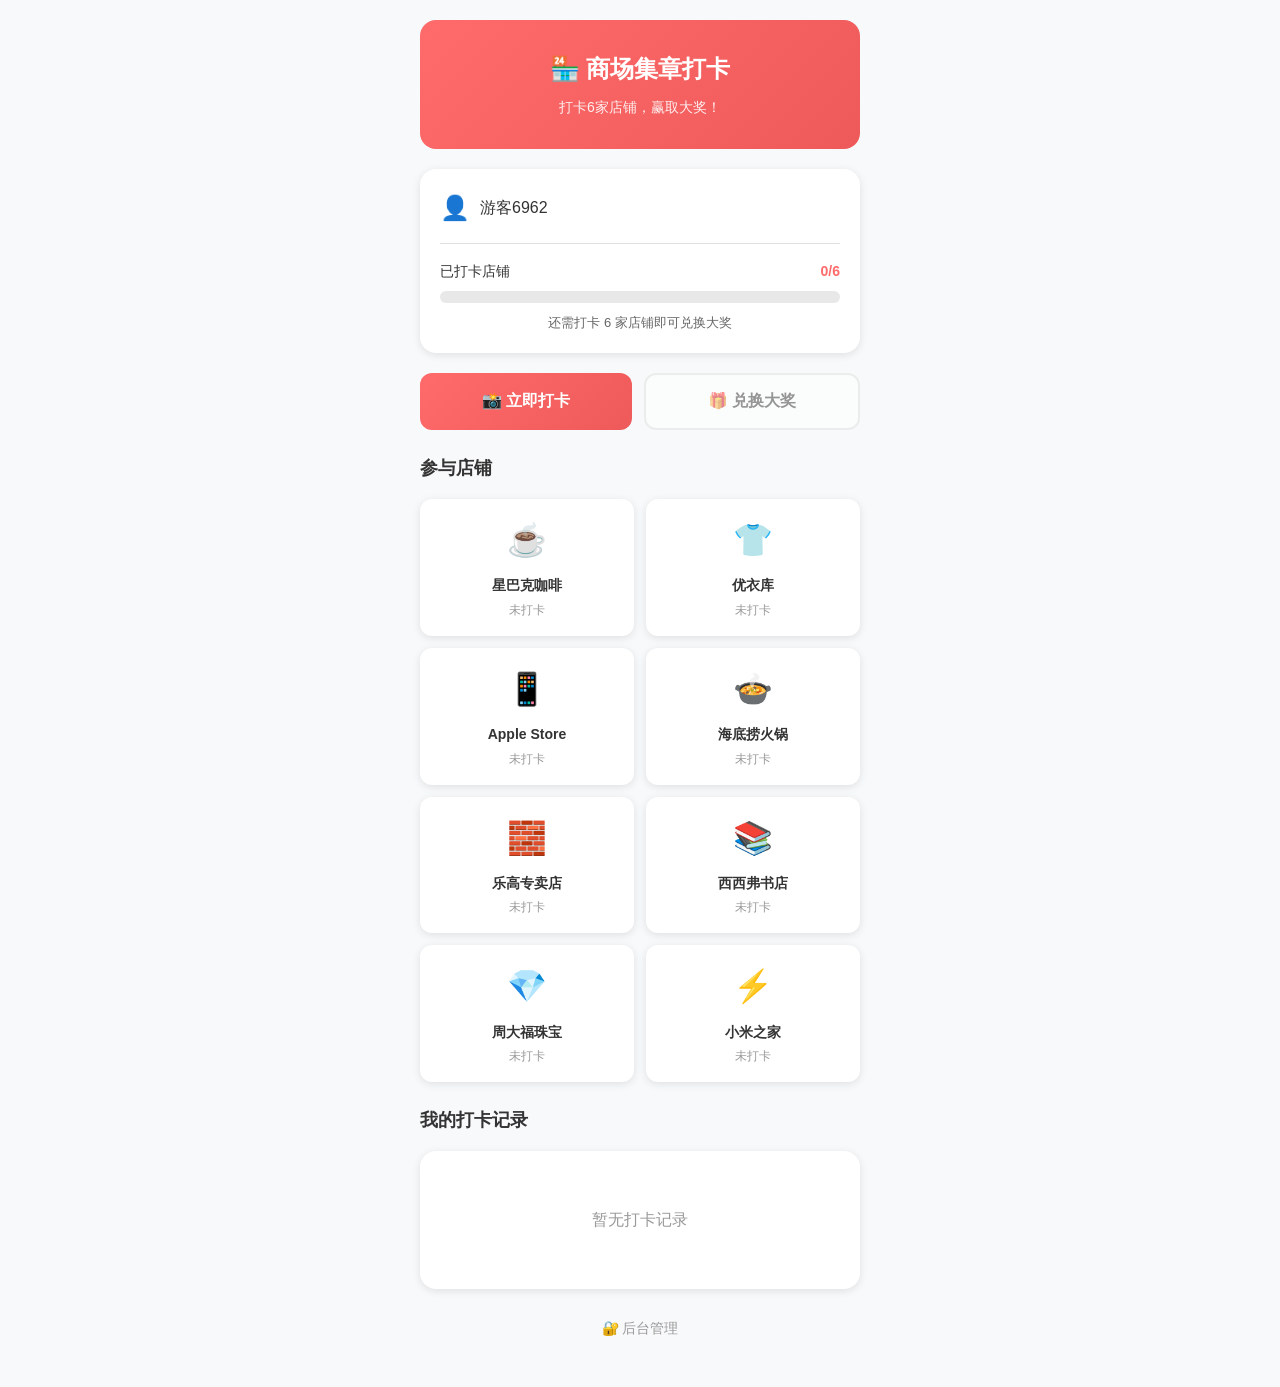
==== index.html @ 71e98f14 "Initial commit: stamp checkin system" ====
<!DOCTYPE html>
<html lang="zh-CN">
<head>
    <meta charset="UTF-8">
    <meta name="viewport" content="width=device-width, initial-scale=1.0">
    <title>商场集章打卡活动</title>
    <link rel="stylesheet" href="styles.css">
</head>
<body>
    <div class="container">
        <header class="header">
            <h1>🏪 商场集章打卡</h1>
            <p>打卡6家店铺，赢取大奖！</p>
        </header>

        <main class="main-content">
            <!-- 用户状态卡片 -->
            <div class="user-card">
                <div class="user-info">
                    <span class="user-icon">👤</span>
                    <span id="userName">游客</span>
                </div>
                <div class="progress-section">
                    <div class="progress-info">
                        <span>已打卡店铺</span>
                        <span class="progress-count"><span id="checkedCount">0</span>/6</span>
                    </div>
                    <div class="progress-bar">
                        <div class="progress-fill" id="progressFill" style="width: 0%"></div>
                    </div>
                    <p class="reward-status" id="rewardStatus">还需打卡 6 家店铺即可兑换大奖</p>
                </div>
            </div>

            <!-- 打卡按钮 -->
            <div class="action-section">
                <button class="btn-primary" id="checkInBtn" onclick="openCheckInModal()">
                    📸 立即打卡
                </button>
                <button class="btn-secondary" id="claimRewardBtn" onclick="claimReward()" disabled>
                    🎁 兑换大奖
                </button>
            </div>

            <!-- 店铺列表 -->
            <div class="shops-section">
                <h2>参与店铺</h2>
                <div class="shops-grid" id="shopsGrid">
                    <!-- 店铺卡片由JS动态生成 -->
                </div>
            </div>

            <!-- 我的打卡记录 -->
            <div class="records-section">
                <h2>我的打卡记录</h2>
                <div class="records-list" id="recordsList">
                    <p class="empty-text">暂无打卡记录</p>
                </div>
            </div>
        </main>

        <!-- 打卡弹窗 -->
        <div class="modal" id="checkInModal">
            <div class="modal-content">
                <div class="modal-header">
                    <h3>📸 店铺打卡</h3>
                    <button class="close-btn" onclick="closeCheckInModal()">&times;</button>
                </div>
                <div class="modal-body">
                    <div class="form-group">
                        <label>选择店铺</label>
                        <select id="shopSelect">
                            <option value="">请选择要打卡的店铺</option>
                        </select>
                    </div>
                    <div class="form-group">
                        <label>拍照上传</label>
                        <div class="upload-area" id="uploadArea" onclick="document.getElementById('photoInput').click()">
                            <input type="file" id="photoInput" accept="image/*" capture="environment" style="display: none;">
                            <div class="upload-placeholder" id="uploadPlaceholder">
                                <span class="upload-icon">📷</span>
                                <p>点击拍照或选择图片</p>
                                <p class="upload-hint">支持现场拍照或相册选择</p>
                            </div>
                            <img id="previewImage" class="preview-image" style="display: none;">
                        </div>
                    </div>
                    <div class="form-group">
                        <label>备注（可选）</label>
                        <textarea id="checkInNote" placeholder="写下你的打卡心得..."></textarea>
                    </div>
                </div>
                <div class="modal-footer">
                    <button class="btn-secondary" onclick="closeCheckInModal()">取消</button>
                    <button class="btn-primary" onclick="submitCheckIn()">确认打卡</button>
                </div>
            </div>
        </div>

        <!-- 兑换大奖弹窗 -->
        <div class="modal" id="rewardModal">
            <div class="modal-content">
                <div class="modal-header">
                    <h3>🎁 兑换大奖</h3>
                    <button class="close-btn" onclick="closeRewardModal()">&times;</button>
                </div>
                <div class="modal-body">
                    <div class="reward-success">
                        <div class="reward-icon">🎉</div>
                        <h4>恭喜您！</h4>
                        <p>您已成功打卡6家店铺，获得兑换大奖资格！</p>
                        <div class="reward-code">
                            <label>您的兑换码</label>
                            <div class="code-display" id="rewardCode"></div>
                            <p class="code-hint">请向工作人员出示此兑换码</p>
                        </div>
                    </div>
                </div>
                <div class="modal-footer">
                    <button class="btn-primary" onclick="closeRewardModal()">确定</button>
                </div>
            </div>
        </div>

        <!-- 后台管理入口 -->
        <footer class="footer">
            <a href="admin.html" class="admin-link">🔐 后台管理</a>
        </footer>
    </div>

    <script src="app.js"></script>
</body>
</html>
---- styles.css ----
/* 基础样式 */
* {
    margin: 0;
    padding: 0;
    box-sizing: border-box;
}

:root {
    --primary-color: #ff6b6b;
    --primary-dark: #ee5a5a;
    --secondary-color: #4ecdc4;
    --bg-color: #f8f9fa;
    --card-bg: #ffffff;
    --text-primary: #333333;
    --text-secondary: #666666;
    --text-muted: #999999;
    --border-color: #e0e0e0;
    --success-color: #52c41a;
    --warning-color: #faad14;
    --shadow: 0 2px 8px rgba(0, 0, 0, 0.1);
    --shadow-lg: 0 4px 16px rgba(0, 0, 0, 0.15);
}

body {
    font-family: -apple-system, BlinkMacSystemFont, 'Segoe UI', Roboto, 'Helvetica Neue', Arial, sans-serif;
    background-color: var(--bg-color);
    color: var(--text-primary);
    line-height: 1.6;
    min-height: 100vh;
}

.container {
    max-width: 480px;
    margin: 0 auto;
    padding: 20px;
    min-height: 100vh;
    display: flex;
    flex-direction: column;
}

/* 头部样式 */
.header {
    text-align: center;
    padding: 30px 0;
    background: linear-gradient(135deg, var(--primary-color) 0%, var(--primary-dark) 100%);
    border-radius: 16px;
    margin-bottom: 20px;
    color: white;
}

.header h1 {
    font-size: 24px;
    margin-bottom: 8px;
}

.header p {
    font-size: 14px;
    opacity: 0.9;
}

/* 用户卡片 */
.user-card {
    background: var(--card-bg);
    border-radius: 16px;
    padding: 20px;
    margin-bottom: 20px;
    box-shadow: var(--shadow);
}

.user-info {
    display: flex;
    align-items: center;
    gap: 10px;
    margin-bottom: 16px;
    padding-bottom: 16px;
    border-bottom: 1px solid var(--border-color);
}

.user-icon {
    font-size: 24px;
}

.progress-section {
    margin-top: 10px;
}

.progress-info {
    display: flex;
    justify-content: space-between;
    margin-bottom: 8px;
    font-size: 14px;
}

.progress-count {
    font-weight: bold;
    color: var(--primary-color);
}

.progress-bar {
    height: 12px;
    background: #e8e8e8;
    border-radius: 6px;
    overflow: hidden;
    margin-bottom: 10px;
}

.progress-fill {
    height: 100%;
    background: linear-gradient(90deg, var(--primary-color), var(--secondary-color));
    border-radius: 6px;
    transition: width 0.5s ease;
}

.reward-status {
    font-size: 13px;
    color: var(--text-secondary);
    text-align: center;
}

.reward-status.eligible {
    color: var(--success-color);
    font-weight: bold;
}

/* 按钮样式 */
.action-section {
    display: flex;
    gap: 12px;
    margin-bottom: 24px;
}

.btn-primary, .btn-secondary {
    flex: 1;
    padding: 16px 24px;
    border: none;
    border-radius: 12px;
    font-size: 16px;
    font-weight: 600;
    cursor: pointer;
    transition: all 0.3s ease;
}

.btn-primary {
    background: linear-gradient(135deg, var(--primary-color) 0%, var(--primary-dark) 100%);
    color: white;
}

.btn-primary:hover:not(:disabled) {
    transform: translateY(-2px);
    box-shadow: var(--shadow-lg);
}

.btn-primary:disabled {
    background: #ccc;
    cursor: not-allowed;
}

.btn-secondary {
    background: var(--card-bg);
    color: var(--text-primary);
    border: 2px solid var(--border-color);
}

.btn-secondary:hover:not(:disabled) {
    border-color: var(--primary-color);
    color: var(--primary-color);
}

.btn-secondary:disabled {
    opacity: 0.5;
    cursor: not-allowed;
}

/* 店铺列表 */
.shops-section {
    margin-bottom: 24px;
}

.shops-section h2 {
    font-size: 18px;
    margin-bottom: 16px;
    display: flex;
    align-items: center;
    gap: 8px;
}

.shops-grid {
    display: grid;
    grid-template-columns: repeat(2, 1fr);
    gap: 12px;
}

.shop-card {
    background: var(--card-bg);
    border-radius: 12px;
    padding: 16px;
    text-align: center;
    box-shadow: var(--shadow);
    transition: all 0.3s ease;
    position: relative;
    overflow: hidden;
}

.shop-card:hover {
    transform: translateY(-2px);
    box-shadow: var(--shadow-lg);
}

.shop-card.checked {
    background: linear-gradient(135deg, #e8f5e9 0%, #c8e6c9 100%);
    border: 2px solid var(--success-color);
}

.shop-card.checked::after {
    content: '✓';
    position: absolute;
    top: 8px;
    right: 8px;
    width: 24px;
    height: 24px;
    background: var(--success-color);
    color: white;
    border-radius: 50%;
    display: flex;
    align-items: center;
    justify-content: center;
    font-size: 14px;
    font-weight: bold;
}

.shop-icon {
    font-size: 32px;
    margin-bottom: 8px;
}

.shop-name {
    font-size: 14px;
    font-weight: 600;
    color: var(--text-primary);
}

.shop-status {
    font-size: 12px;
    color: var(--text-muted);
    margin-top: 4px;
}

.shop-card.checked .shop-status {
    color: var(--success-color);
    font-weight: 600;
}

/* 打卡记录 */
.records-section {
    flex: 1;
}

.records-section h2 {
    font-size: 18px;
    margin-bottom: 16px;
}

.records-list {
    background: var(--card-bg);
    border-radius: 16px;
    padding: 16px;
    box-shadow: var(--shadow);
}

.record-item {
    display: flex;
    gap: 12px;
    padding: 12px 0;
    border-bottom: 1px solid var(--border-color);
}

.record-item:last-child {
    border-bottom: none;
}

.record-image {
    width: 80px;
    height: 80px;
    border-radius: 8px;
    object-fit: cover;
    flex-shrink: 0;
}

.record-info {
    flex: 1;
}

.record-shop {
    font-weight: 600;
    margin-bottom: 4px;
}

.record-time {
    font-size: 12px;
    color: var(--text-muted);
    margin-bottom: 4px;
}

.record-note {
    font-size: 13px;
    color: var(--text-secondary);
    display: -webkit-box;
    -webkit-line-clamp: 2;
    -webkit-box-orient: vertical;
    overflow: hidden;
}

.empty-text {
    text-align: center;
    color: var(--text-muted);
    padding: 40px 0;
}

/* 弹窗样式 */
.modal {
    display: none;
    position: fixed;
    top: 0;
    left: 0;
    width: 100%;
    height: 100%;
    background: rgba(0, 0, 0, 0.5);
    z-index: 1000;
    align-items: center;
    justify-content: center;
    padding: 20px;
}

.modal.active {
    display: flex;
}

.modal-content {
    background: var(--card-bg);
    border-radius: 20px;
    width: 100%;
    max-width: 400px;
    max-height: 90vh;
    overflow: hidden;
    animation: slideUp 0.3s ease;
}

@keyframes slideUp {
    from {
        opacity: 0;
        transform: translateY(50px);
    }
    to {
        opacity: 1;
        transform: translateY(0);
    }
}

.modal-header {
    display: flex;
    justify-content: space-between;
    align-items: center;
    padding: 20px;
    border-bottom: 1px solid var(--border-color);
}

.modal-header h3 {
    font-size: 18px;
}

.close-btn {
    background: none;
    border: none;
    font-size: 24px;
    cursor: pointer;
    color: var(--text-muted);
    padding: 0;
    width: 32px;
    height: 32px;
    display: flex;
    align-items: center;
    justify-content: center;
    border-radius: 50%;
    transition: all 0.2s;
}

.close-btn:hover {
    background: var(--bg-color);
    color: var(--text-primary);
}

.modal-body {
    padding: 20px;
    overflow-y: auto;
    max-height: 60vh;
}

.modal-footer {
    padding: 16px 20px;
    border-top: 1px solid var(--border-color);
    display: flex;
    gap: 12px;
    justify-content: flex-end;
}

.modal-footer .btn-primary,
.modal-footer .btn-secondary {
    flex: none;
    padding: 12px 24px;
}

/* 表单样式 */
.form-group {
    margin-bottom: 20px;
}

.form-group label {
    display: block;
    font-size: 14px;
    font-weight: 600;
    margin-bottom: 8px;
    color: var(--text-primary);
}

.form-group select,
.form-group textarea {
    width: 100%;
    padding: 12px;
    border: 2px solid var(--border-color);
    border-radius: 12px;
    font-size: 14px;
    transition: border-color 0.3s;
    font-family: inherit;
}

.form-group select:focus,
.form-group textarea:focus {
    outline: none;
    border-color: var(--primary-color);
}

.form-group textarea {
    min-height: 80px;
    resize: vertical;
}

/* 上传区域 */
.upload-area {
    border: 2px dashed var(--border-color);
    border-radius: 12px;
    padding: 30px;
    text-align: center;
    cursor: pointer;
    transition: all 0.3s;
    position: relative;
    overflow: hidden;
}

.upload-area:hover {
    border-color: var(--primary-color);
    background: #fff5f5;
}

.upload-icon {
    font-size: 48px;
    display: block;
    margin-bottom: 12px;
}

.upload-placeholder p {
    color: var(--text-secondary);
    margin-bottom: 4px;
}

.upload-hint {
    font-size: 12px;
    color: var(--text-muted);
}

.preview-image {
    width: 100%;
    max-height: 200px;
    object-fit: contain;
    border-radius: 8px;
}

/* 兑换成功样式 */
.reward-success {
    text-align: center;
    padding: 20px 0;
}

.reward-icon {
    font-size: 64px;
    margin-bottom: 16px;
}

.reward-success h4 {
    font-size: 20px;
    margin-bottom: 8px;
    color: var(--success-color);
}

.reward-success > p {
    color: var(--text-secondary);
    margin-bottom: 24px;
}

.reward-code {
    background: var(--bg-color);
    border-radius: 12px;
    padding: 20px;
}

.reward-code label {
    display: block;
    font-size: 14px;
    color: var(--text-secondary);
    margin-bottom: 8px;
}

.code-display {
    font-size: 28px;
    font-weight: bold;
    letter-spacing: 4px;
    color: var(--primary-color);
    font-family: 'Courier New', monospace;
    background: white;
    padding: 16px;
    border-radius: 8px;
    border: 2px dashed var(--primary-color);
}

.code-hint {
    font-size: 12px;
    color: var(--text-muted);
    margin-top: 12px;
}

/* 底部 */
.footer {
    text-align: center;
    padding: 20px 0;
}

.admin-link {
    color: var(--text-muted);
    text-decoration: none;
    font-size: 14px;
    display: inline-flex;
    align-items: center;
    gap: 6px;
    padding: 8px 16px;
    border-radius: 20px;
    transition: all 0.3s;
}

.admin-link:hover {
    background: var(--bg-color);
    color: var(--text-primary);
}

/* 后台管理样式 */
.admin-header {
    display: flex;
    justify-content: space-between;
    align-items: center;
    margin-bottom: 24px;
}

.admin-header h1 {
    font-size: 20px;
}

.back-link {
    color: var(--text-secondary);
    text-decoration: none;
    font-size: 14px;
}

.stats-cards {
    display: grid;
    grid-template-columns: repeat(2, 1fr);
    gap: 12px;
    margin-bottom: 24px;
}

.stat-card {
    background: var(--card-bg);
    border-radius: 12px;
    padding: 16px;
    text-align: center;
    box-shadow: var(--shadow);
}

.stat-value {
    font-size: 32px;
    font-weight: bold;
    color: var(--primary-color);
}

.stat-label {
    font-size: 13px;
    color: var(--text-secondary);
    margin-top: 4px;
}

.admin-section {
    background: var(--card-bg);
    border-radius: 16px;
    padding: 20px;
    margin-bottom: 20px;
    box-shadow: var(--shadow);
}

.admin-section h2 {
    font-size: 16px;
    margin-bottom: 16px;
    display: flex;
    align-items: center;
    gap: 8px;
}

/* 数据表格 */
.data-table {
    width: 100%;
    border-collapse: collapse;
    font-size: 14px;
}

.data-table th,
.data-table td {
    padding: 12px;
    text-align: left;
    border-bottom: 1px solid var(--border-color);
}

.data-table th {
    font-weight: 600;
    color: var(--text-secondary);
    background: var(--bg-color);
}

.data-table tr:hover {
    background: var(--bg-color);
}

.user-cell {
    display: flex;
    align-items: center;
    gap: 8px;
}

.user-avatar {
    width: 32px;
    height: 32px;
    border-radius: 50%;
    background: linear-gradient(135deg, var(--primary-color), var(--secondary-color));
    display: flex;
    align-items: center;
    justify-content: center;
    color: white;
    font-size: 14px;
}

.badge {
    display: inline-block;
    padding: 4px 8px;
    border-radius: 4px;
    font-size: 12px;
    font-weight: 600;
}

.badge-success {
    background: #e8f5e9;
    color: var(--success-color);
}

.badge-pending {
    background: #fff3e0;
    color: var(--warning-color);
}

/* 店铺管理 */
.shop-list {
    display: flex;
    flex-direction: column;
    gap: 12px;
}

.shop-item {
    display: flex;
    align-items: center;
    gap: 12px;
    padding: 12px;
    background: var(--bg-color);
    border-radius: 12px;
}

.shop-item-icon {
    font-size: 24px;
}

.shop-item-info {
    flex: 1;
}

.shop-item-name {
    font-weight: 600;
}

.shop-item-count {
    font-size: 12px;
    color: var(--text-muted);
}

.shop-item-actions {
    display: flex;
    gap: 8px;
}

.btn-icon {
    width: 32px;
    height: 32px;
    border: none;
    background: white;
    border-radius: 8px;
    cursor: pointer;
    display: flex;
    align-items: center;
    justify-content: center;
    transition: all 0.2s;
}

.btn-icon:hover {
    background: var(--primary-color);
    color: white;
}

/* 添加店铺表单 */
.add-shop-form {
    display: flex;
    gap: 12px;
    margin-top: 16px;
}

.add-shop-form input {
    flex: 1;
    padding: 12px;
    border: 2px solid var(--border-color);
    border-radius: 12px;
    font-size: 14px;
}

.add-shop-form input:focus {
    outline: none;
    border-color: var(--primary-color);
}

/* 响应式 */
@media (max-width: 480px) {
    .container {
        padding: 12px;
    }

    .header {
        padding: 20px 0;
    }

    .shops-grid {
        grid-template-columns: repeat(2, 1fr);
        gap: 8px;
    }

    .shop-card {
        padding: 12px;
    }

    .stats-cards {
        grid-template-columns: repeat(2, 1fr);
    }
}

/* 图片预览模态框 */
.image-modal .modal-content {
    max-width: 90vw;
    background: transparent;
}

.image-modal .modal-body {
    padding: 0;
}

.image-modal img {
    width: 100%;
    border-radius: 12px;
}

/* 筛选标签 */
.filter-tabs {
    display: flex;
    gap: 8px;
    margin-bottom: 16px;
    overflow-x: auto;
    padding-bottom: 4px;
}

.filter-tab {
    padding: 8px 16px;
    border: none;
    background: var(--bg-color);
    border-radius: 20px;
    font-size: 13px;
    cursor: pointer;
    white-space: nowrap;
    transition: all 0.2s;
}

.filter-tab.active {
    background: var(--primary-color);
    color: white;
}

/* 登录页面 */
.login-container {
    display: flex;
    flex-direction: column;
    align-items: center;
    justify-content: center;
    min-height: 100vh;
    padding: 20px;
}

.login-box {
    background: var(--card-bg);
    border-radius: 20px;
    padding: 40px;
    width: 100%;
    max-width: 360px;
    box-shadow: var(--shadow-lg);
    text-align: center;
}

.login-box h1 {
    margin-bottom: 8px;
}

.login-box p {
    color: var(--text-secondary);
    margin-bottom: 32px;
}

.login-form .form-group {
    text-align: left;
}

.login-form input {
    width: 100%;
    padding: 14px;
    border: 2px solid var(--border-color);
    border-radius: 12px;
    font-size: 15px;
}

.login-form input:focus {
    outline: none;
    border-color: var(--primary-color);
}

.login-form button {
    width: 100%;
    padding: 16px;
    margin-top: 8px;
}
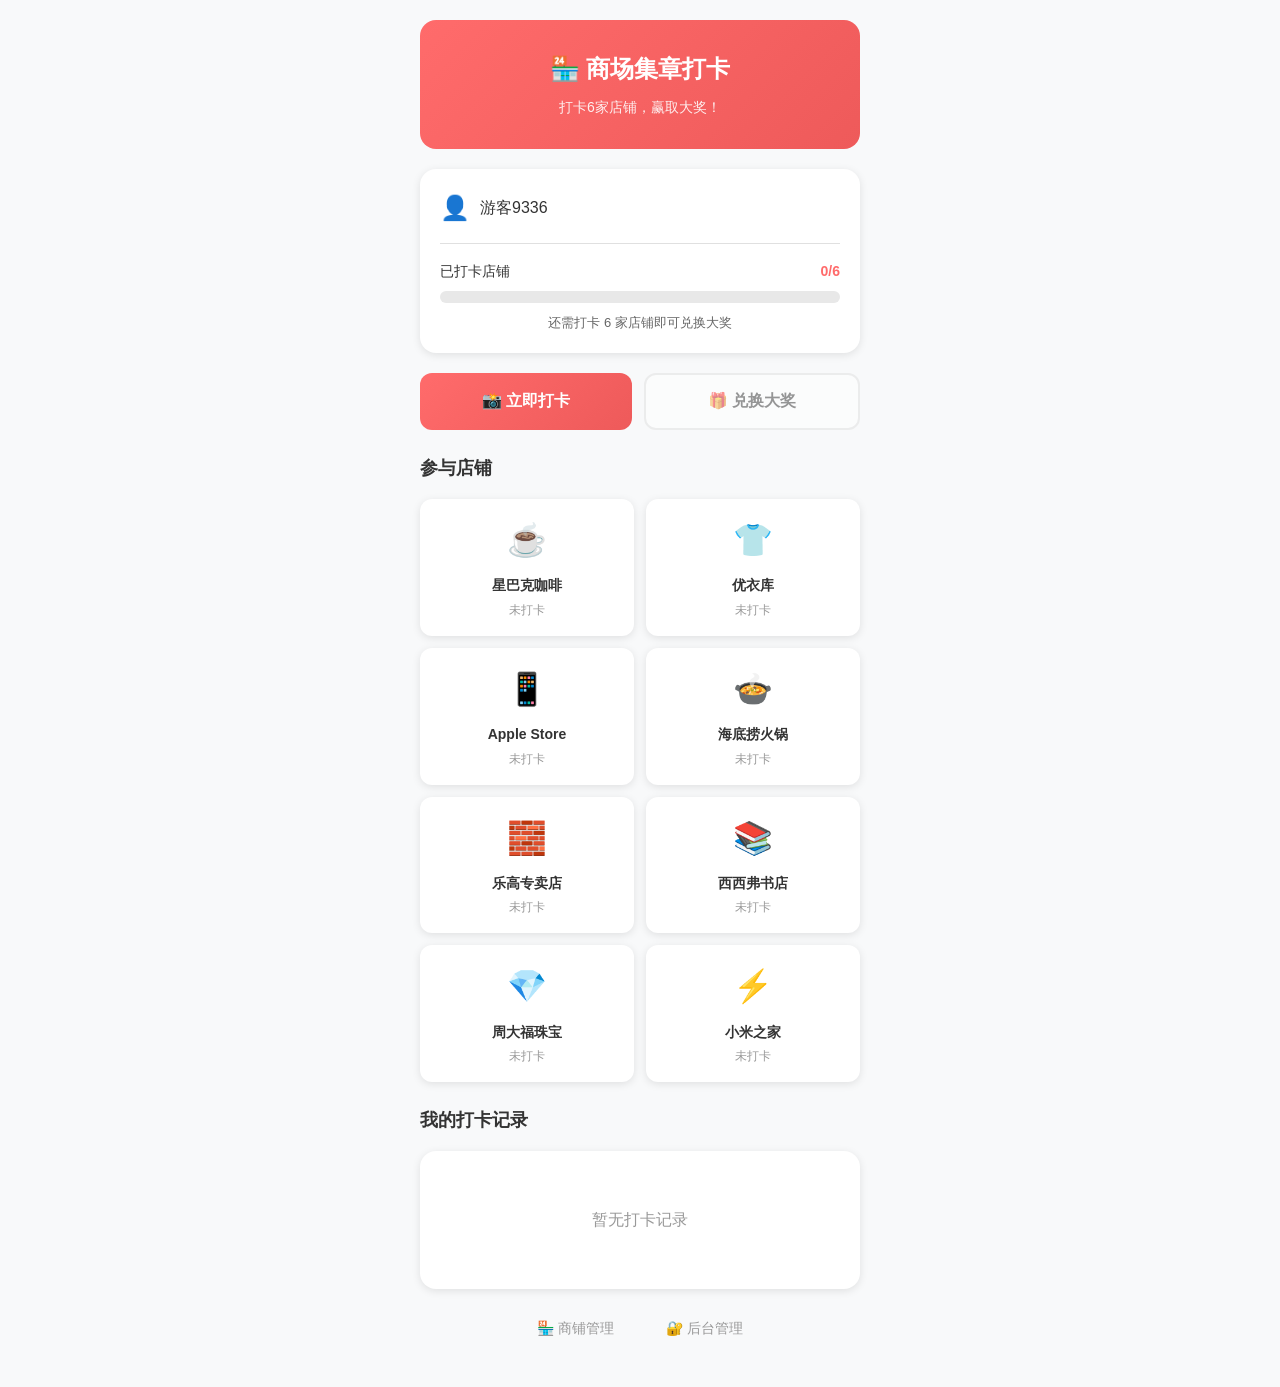
==== commit 33a0fbf4: "Add shop management, theme customization, and icon editing features" ====
--- a/index.html
+++ b/index.html
@@ -122,8 +122,9 @@
             </div>
         </div>
 
-        <!-- 后台管理入口 -->
+        <!-- 管理入口 -->
         <footer class="footer">
+            <a href="shop.html" class="admin-link">🏪 商铺管理</a>
             <a href="admin.html" class="admin-link">🔐 后台管理</a>
         </footer>
     </div>
--- a/styles.css
+++ b/styles.css
@@ -541,6 +541,10 @@
 .footer {
     text-align: center;
     padding: 20px 0;
+    display: flex;
+    justify-content: center;
+    gap: 20px;
+    flex-wrap: wrap;
 }
 
 .admin-link {
